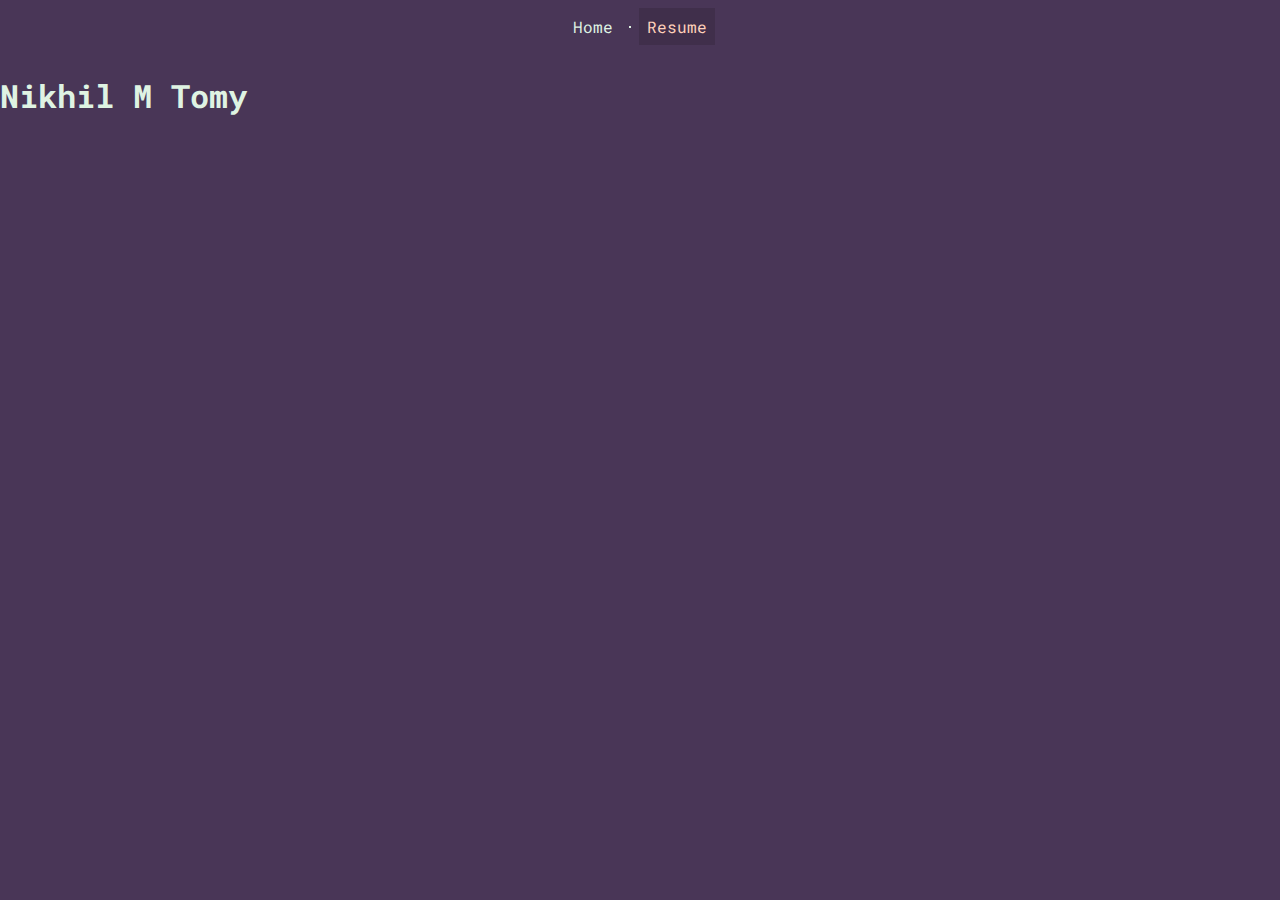
==== resume.html @ 25419244 "added resume page" ====
<!DOCTYPE html>
<html lang="en">
	<head>
		<meta charset="utf-8">
		<link rel="stylesheet" href="css/base.css">
		<link rel="stylesheet" href="css/resume.css">
		<link href="https://fonts.googleapis.com/css2?family=Roboto+Mono:wght@100;400;700&display=swap" rel="stylesheet">
		<title>Nikhil M Tomy</title>
	</head>
	<body>
		<div class="nav">
			<div class="link">
				<a href="/">Home</a>
			</div>
			<div class="separator">
			</div>
			<div class="link active">
				<a href="/resume.html">Resume</a>
			</div>
		</div>
		<div class="section">
			<h1>Nikhil M Tomy</h1>
		</div>
	</body>
</html>
---- css/base.css ----
body {
	display: flex;
	flex-direction: column;

	margin: 0px;
	background-color: #493657;
	color: #DFF3E3;
	font-family: 'Roboto Mono', monospace;
}

div.nav {
	display: flex;
	flex-direction: row;
	justify-content: center;
	align-items: center;
}

div.nav > div.link {
	margin: 8px;
	padding: 8px;
}

div.nav > div.link:hover > a {
	color: #CE7DA5;
}

div.nav > div.link.active {
	background-color: #402F4B;
}
div.nav > div.link.active > a{
	color: #FFD1BA;
}

div.nav > div.link > a {
	color: #DFF3E3;
	text-decoration: none;
}

div.nav > div.separator {
	border: 1px solid #DFF3E3;
}


div.social {
	display: flex;
	flex-direction: row;
	justify-content: center;
	position: fixed;
	bottom: 4px;
	left: 0;
	right: 0;
}

div.social > div.link {
	display: flex;
	justify-content: center;
	align-items: center;
	padding: 4px;
}

div.social > div.link:hover > a{
	color: #CE7DA5;
}

div.social > div.link > a {
	height: 24px;
	width: 24px;
	font-size: 24px;
	text-decoration: none;
	color: #DFF3E3;
}
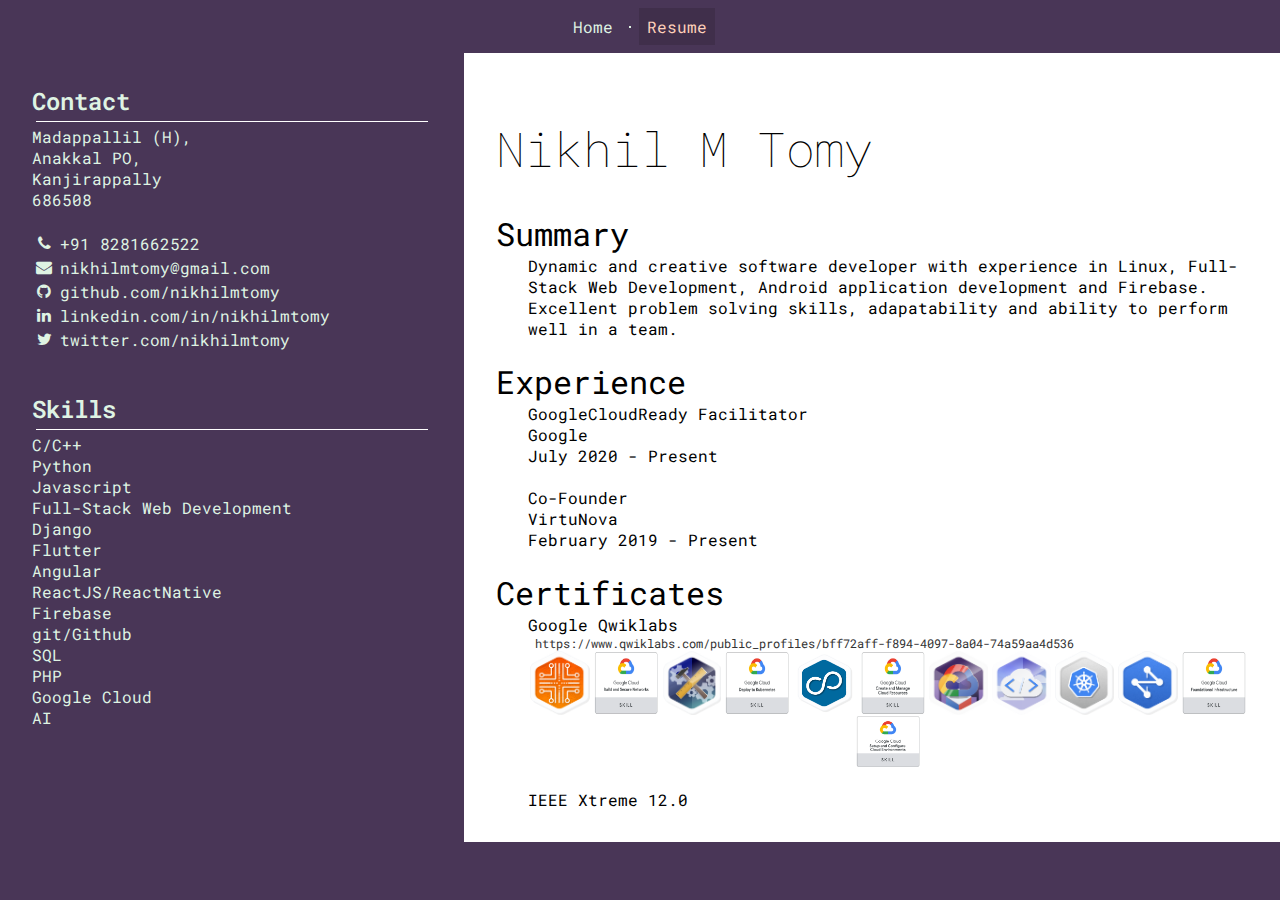
==== commit b3301116: "updated resume page" ====
--- a/resume.html
+++ b/resume.html
@@ -2,6 +2,7 @@
 <html lang="en">
 	<head>
 		<meta charset="utf-8">
+		<link rel="stylesheet" href="/css/font-awesome.min.css">
 		<link rel="stylesheet" href="css/base.css">
 		<link rel="stylesheet" href="css/resume.css">
 		<link href="https://fonts.googleapis.com/css2?family=Roboto+Mono:wght@100;400;700&display=swap" rel="stylesheet">
@@ -19,7 +20,125 @@
 			</div>
 		</div>
 		<div class="section">
-			<h1>Nikhil M Tomy</h1>
+			<div class="left-panel">
+				<div class="title">Contact</div>
+				<div class="horizontal-line"></div>
+				<div class="content">
+					<div>Madappallil (H),</div>
+					<div>Anakkal PO,</div>
+					<div>Kanjirappally</div>
+					<div>686508</div>
+					<br/>
+					<div class="row">
+						<div class="label">
+							<i class="fa fa-phone" aria-hidden="true"></i>
+						</div>
+						<div class="value">
+							<div>+91 8281662522</div>
+						</div>
+					</div>
+					<div class="row">
+						<div class="label">
+							<i class="fa fa-envelope" aria-hidden="true"></i>
+						</div>
+						<div class="value">
+							<a href="mailto:nikhilmtomy@gmail.com">nikhilmtomy@gmail.com</a>
+						</div>
+					</div>
+					<div class="row">
+						<div class="label">
+							<i class="fa fa-github" aria-hidden="true"></i>
+						</div>
+						<div class="value">
+							<a href="https://github.com/nikhilmtomy">github.com/nikhilmtomy</a>
+						</div>
+					</div>
+					<div class="row">
+						<div class="label">
+							<i class="fa fa-linkedin" aria-hidden="true"></i>
+						</div>
+						<div class="value">
+							<a href="https://linkedin.com/in/nikhilmtomy">linkedin.com/in/nikhilmtomy</a>
+						</div>
+					</div>
+					<div class="row">
+						<div class="label">
+							<i class="fa fa-twitter" aria-hidden="true"></i>
+						</div>
+						<div class="value">
+							<a href="https://twitter.com/nikhilmtomy">twitter.com/nikhilmtomy</a>
+						</div>
+					</div>
+				</div>
+				<br/><br/>
+				<div class="title">Skills</div>
+				<div class="horizontal-line"></div>
+				<div class="content">
+					<div>C/C++</div>
+					<div>Python</div>
+					<div>Javascript</div>
+					<div>Full-Stack Web Development</div>
+					<div>Django</div>
+					<div>Flutter</div>
+					<div>Angular</div>
+					<div>ReactJS/ReactNative</div>
+					<div>Firebase</div>
+					<div>git/Github</div>
+					<div>SQL</div>
+					<div>PHP</div>
+					<div>Google Cloud</div>
+					<div>AI</div>
+					<br/>
+				</div>
+			</div>
+			<div class="right-panel">
+				<h1>Nikhil M Tomy</h1>
+				<div class="title">
+					Summary
+				</div>
+				<div class="content">
+					Dynamic and creative software developer with experience in Linux, Full-Stack Web Development, Android application development and Firebase. Excellent problem solving skills, adapatability and ability to perform well in a team.
+				</div>
+				<br/>
+				<div class="title">
+					Experience
+				</div>
+				<div class="content">
+					<div>GoogleCloudReady Facilitator</div>
+					<div>Google</div>
+					<div>July 2020 - Present</div>
+					<br/>
+					<div>Co-Founder</div>
+					<div>VirtuNova</div>
+					<div>February 2019 - Present</div>
+				</div>
+				<br/>
+				<div class="title">
+					Certificates
+				</div>
+				<div class="content">
+					<div>Google Qwiklabs</div>
+					<div class="text-small">
+						<a href="https://www.qwiklabs.com/public_profiles/bff72aff-f894-4097-8a04-74a59aa4d536">&nbsp;https://www.qwiklabs.com/public_profiles/bff72aff-f894-4097-8a04-74a59aa4d536</a>
+					</div>
+					<div class="qwiklab-certificates">
+						<img src="img/certificates/Baseline: Infrastructure.png" alt="Baseline: Infrastructure.png"/>
+						<img src="img/certificates/Build and Secure Networks in Google Cloud.png" alt="Build and Secure Networks in Google Cloud.png"/>
+						<img src="img/certificates/Cloud Engineering.png" alt="Cloud Engineering.png"/>
+						<img src="img/certificates/Deploy to Kubernetes in Google Cloud.png" alt="Deploy to Kubernetes in Google Cloud.png"/>
+						<img src="img/certificates/DevOps Essentials.png" alt="DevOps Essentials.png"/>
+						<img src="img/certificates/Getting Started: Create and Manage Cloud Resources.png" alt="Getting Started: Create and Manage Cloud Resources.png"/>
+						<img src="img/certificates/Google Cloud Essentials.jpeg" alt="Google Cloud Essentials.jpeg"/>
+						<img src="img/certificates/Google Developer Essentials.png" alt="Google Developer Essentials.png"/>
+						<img src="img/certificates/Kubernetes in Google Cloud.png" alt="Kubernetes in Google Cloud.png"/>
+						<img src="img/certificates/Networking in the Google Cloud.png" alt="Networking in the Google Cloud.png"/>
+						<img src="img/certificates/Perform Foundational Infrastructure Tasks in Google Cloud.png" alt="Perform Foundational Infrastructure Tasks in Google Cloud.png"/>
+						<img src="img/certificates/Set up and Configure a Cloud Environment in Google Cloud.png" alt="Set up and Configure a Cloud Environment in Google Cloud.png"/>
+					</div>
+					<br/>
+					<div>IEEE Xtreme 12.0</div>
+				</div>
+			</div>
 		</div>
 	</body>
 </html>--- a/css/base.css
+++ b/css/base.css
@@ -1,3 +1,8 @@
+.row {
+	display: flex;
+	flex-direction: row;
+	align-items: center;
+}
 body {
 	display: flex;
 	flex-direction: column;
--- a/css/resume.css
+++ b/css/resume.css
@@ -0,0 +1,71 @@
+div.section {
+	display: flex;
+	flex-direction: row;
+	flex-wrap: wrap-reverse;
+}
+h1 {
+	font-size: 48px;
+	font-weight: 100;
+}
+div.left-panel {
+	display: flex;
+	flex-direction: column;
+	flex: 0 0 400px;
+	flex-wrap: wrap;
+	padding: 32px;
+}
+div.left-panel div.label {
+	display: flex;
+	justify-content: center;
+	align-items: center;
+	width: 24px;
+	height: 24px;
+	margin-right: 4px;
+}
+div.left-panel > div.title {
+	font-size: 24px;
+	font-weight: 600;
+}
+div.left-panel a {
+	text-decoration: none;
+	color: #DFF3E3;
+}
+div.right-panel {
+	flex: 1;
+	min-width: 600px;
+	max-width: 1000px;
+	color: black;
+	background-color: #fff;
+	padding: 32px;
+}
+div.right-panel > div.title {
+	font-size: 32px;
+}
+div.right-panel > div.content {
+	margin-left: 32px;
+}
+div.right-panel .text-small {
+	font-size: 12px;
+	color: #333;
+}
+div.right-panel a {
+	text-decoration: none;
+	color: inherit;
+	overflow-wrap: anywhere;
+}
+div.horizontal-line {
+	height: 1px;
+	background-color: #fff;
+	margin: 4px 4px;
+}
+.qwiklab-certificates {
+	display: flex;
+	flex-direction: row;
+	flex-wrap: wrap;
+	justify-content: space-around;
+}
+
+.qwiklab-certificates > img {
+	max-width: 64px;
+	max-height: 64px;
+}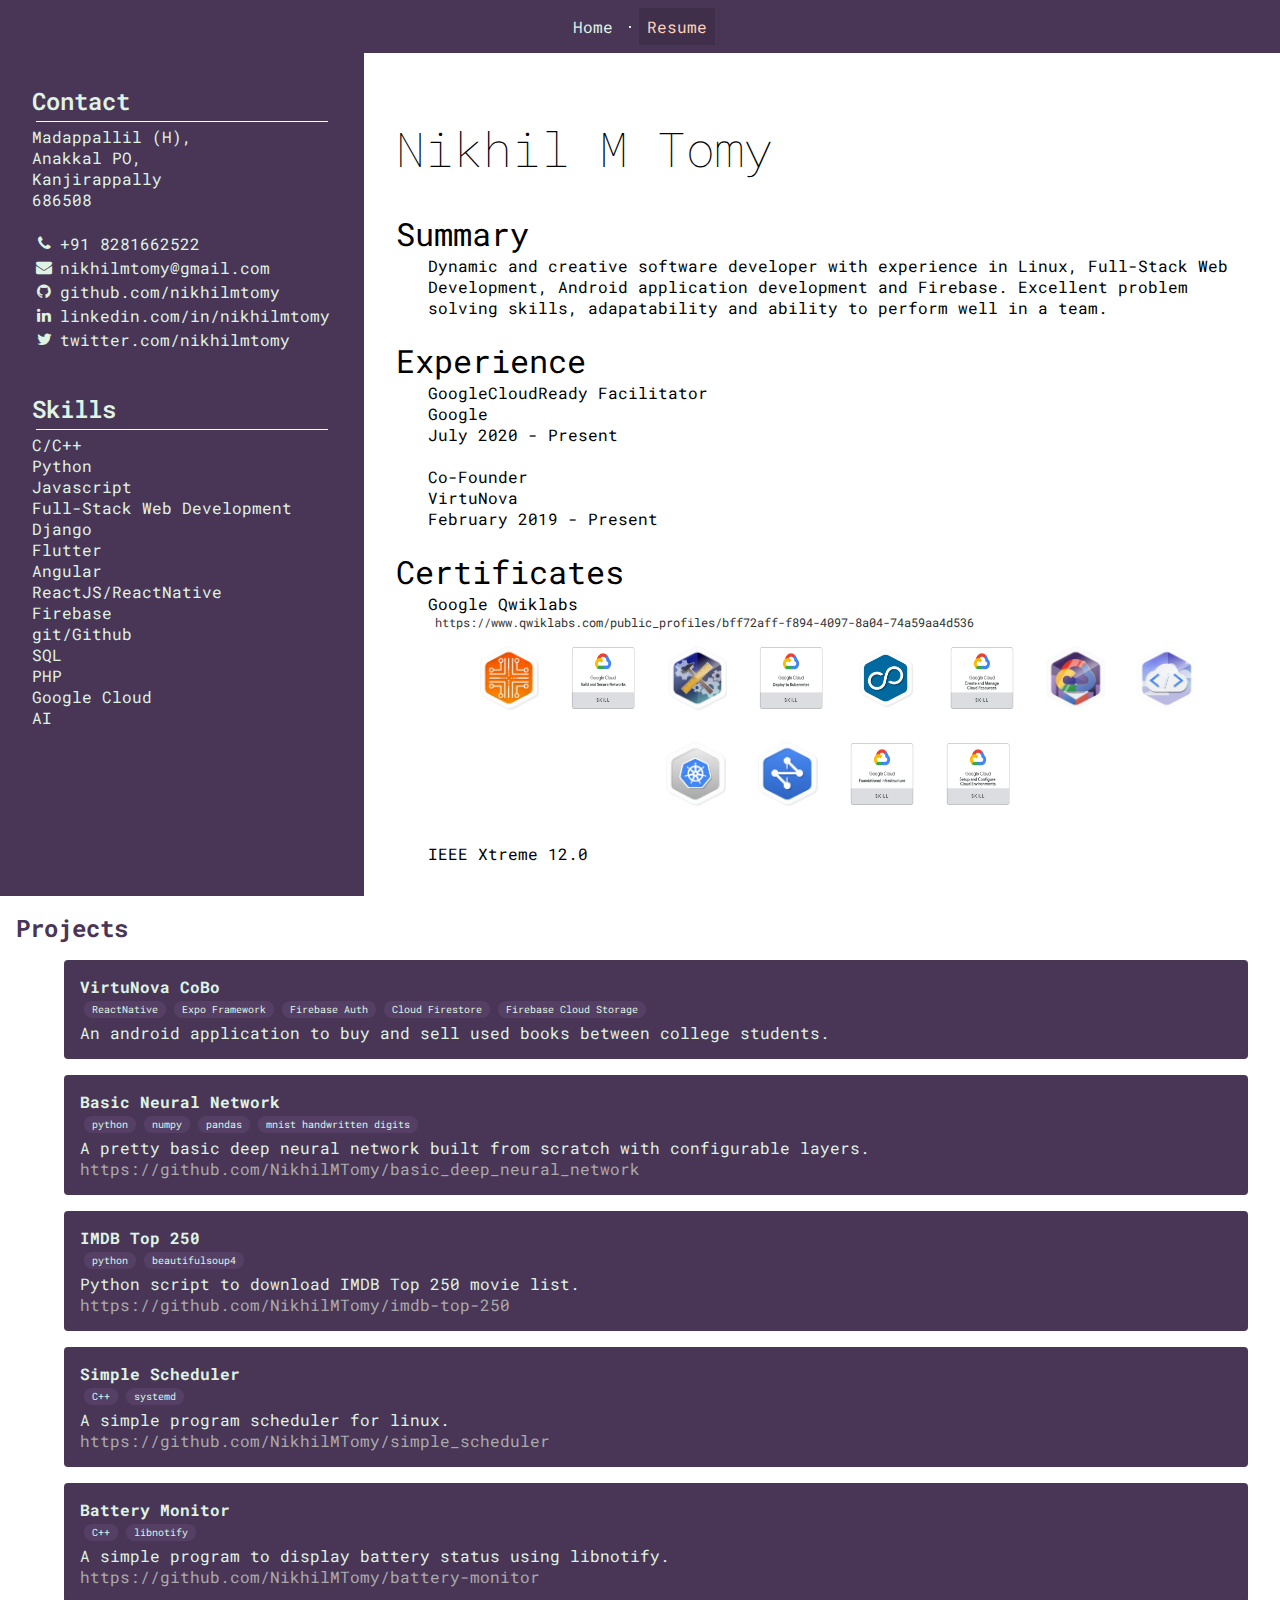
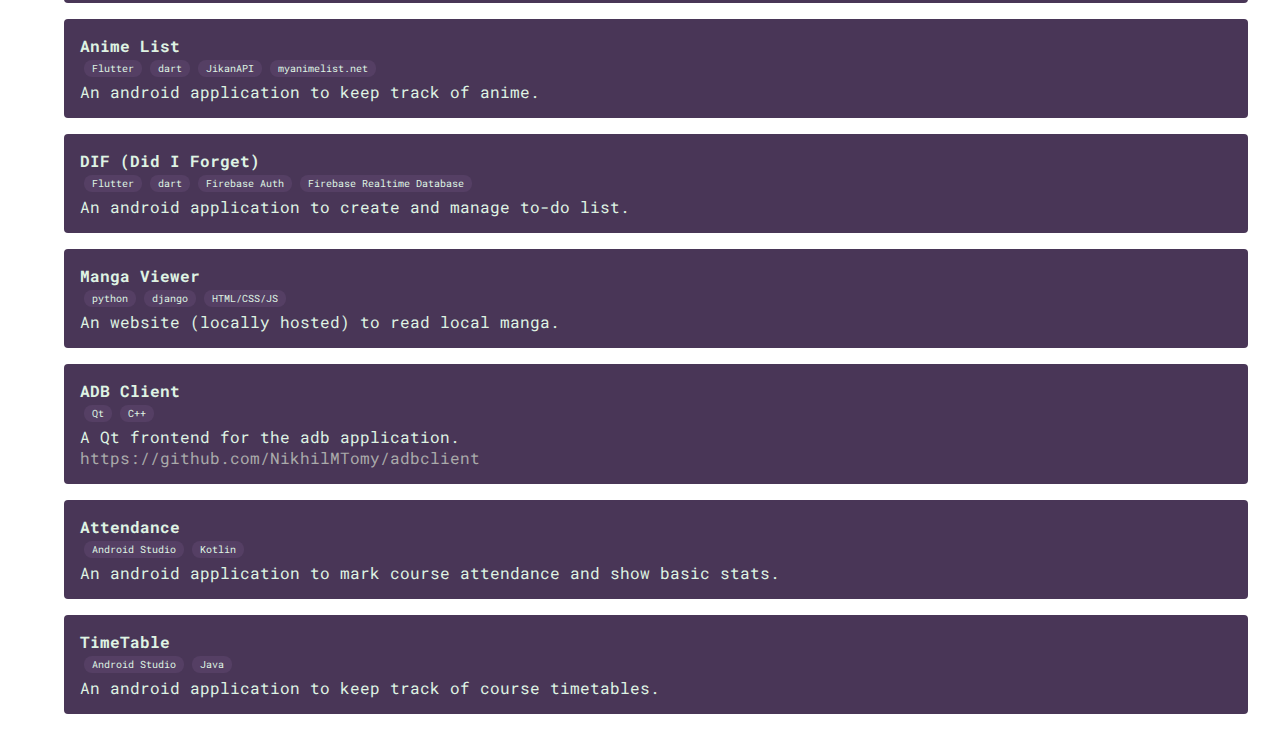
==== commit 498784a1: "added projects" ====
--- a/resume.html
+++ b/resume.html
@@ -90,6 +90,7 @@
 					<div>AI</div>
 					<br/>
 				</div>
+				<br/><br/>
 			</div>
 			<div class="right-panel">
 				<h1>Nikhil M Tomy</h1>
@@ -109,7 +110,7 @@
 					<div>July 2020 - Present</div>
 					<br/>
 					<div>Co-Founder</div>
-					<div>VirtuNova</div>
+					<div><a target="_blank" href="http://virtunovasolutions.000webhostapp.com/">VirtuNova</a></div>
 					<div>February 2019 - Present</div>
 				</div>
 				<br/>
@@ -140,5 +141,221 @@
 				</div>
 			</div>
 		</div>
+		<div id="projects" class="section">
+			<div class="title">Projects</div>
+			<div class="content">
+				<div class="project">
+					<div class="name">
+						VirtuNova CoBo
+					</div>
+					<div class="tags">
+						<div class="tag">
+							ReactNative
+						</div>
+						<div class="tag">
+							Expo Framework
+						</div>
+						<div class="tag">
+							Firebase Auth
+						</div>
+						<div class="tag">
+							Cloud Firestore
+						</div>
+						<div class="tag">
+							Firebase Cloud Storage
+						</div>
+					</div>
+					<div class="description">
+						An android application to buy and sell used books between college students.
+					</div>
+				</div>
+				<div class="project">
+					<div class="name">
+						Basic Neural Network
+					</div>
+					<div class="tags">
+						<div class="tag">
+							python
+						</div>
+						<div class="tag">
+							numpy
+						</div>
+						<div class="tag">
+							pandas
+						</div>
+						<div class="tag">
+							mnist handwritten digits
+						</div>
+					</div>
+					<div class="description">
+						A pretty basic deep neural network built from scratch with configurable layers.
+					</div>
+					<a class="link" target="_blank" href="https://github.com/NikhilMTomy/basic_deep_neural_network">https://github.com/NikhilMTomy/basic_deep_neural_network</a>
+				</div>
+				<div class="project">
+					<div class="name">
+						IMDB Top 250
+					</div>
+					<div class="tags">
+						<div class="tag">
+							python
+						</div>
+						<div class="tag">
+							beautifulsoup4
+						</div>
+					</div>
+					<div class="description">
+						Python script to download IMDB Top 250 movie list.
+					</div>
+					<a class="link" target="_blank" href="https://github.com/NikhilMTomy/imdb-top-250">https://github.com/NikhilMTomy/imdb-top-250</a>
+				</div>
+				<div class="project">
+					<div class="name">
+						Simple Scheduler
+					</div>
+					<div class="tags">
+						<div class="tag">
+							C++
+						</div>
+						<div class="tag">
+							systemd
+						</div>
+					</div>
+					<div class="description">
+						A simple program scheduler for linux.
+					</div>
+					<a class="link" target="_blank" href="https://github.com/NikhilMTomy/simple_scheduler">https://github.com/NikhilMTomy/simple_scheduler</a>
+				</div>
+				<div class="project">
+					<div class="name">
+						Battery Monitor
+					</div>
+					<div class="tags">
+						<div class="tag">
+							C++
+						</div>
+						<div class="tag">
+							libnotify
+						</div>
+					</div>
+					<div class="description">
+						A simple program to display battery status using libnotify.
+					</div>
+					<a class="link" target="_blank" href="https://github.com/NikhilMTomy/battery-monitor">https://github.com/NikhilMTomy/battery-monitor</a>
+				</div>
+				<div class="project">
+					<div class="name">
+						Anime List
+					</div>
+					<div class="tags">
+						<div class="tag">
+							Flutter
+						</div>
+						<div class="tag">
+							dart
+						</div>
+						<div class="tag">
+							JikanAPI
+						</div>
+						<div class="tag">
+							myanimelist.net
+						</div>
+					</div>
+					<div class="description">
+						An android application to keep track of anime.
+					</div>
+				</div>
+				<div class="project">
+					<div class="name">
+						DIF (Did I Forget)
+					</div>
+					<div class="tags">
+						<div class="tag">
+							Flutter
+						</div>
+						<div class="tag">
+							dart
+						</div>
+						<div class="tag">
+							Firebase Auth
+						</div>
+						<div class="tag">
+							Firebase Realtime Database
+						</div>
+					</div>
+					<div class="description">
+						An android application to create and manage to-do list.
+					</div>
+				</div>
+				<div class="project">
+					<div class="name">
+						Manga Viewer
+					</div>
+					<div class="tags">
+						<div class="tag">
+							python
+						</div>
+						<div class="tag">
+							django
+						</div>
+						<div class="tag">
+							HTML/CSS/JS
+						</div>
+					</div>
+					<div class="description">
+						An website (locally hosted) to read local manga.
+					</div>
+				</div>
+				<div class="project">
+					<div class="name">
+						ADB Client
+					</div>
+					<div class="tags">
+						<div class="tag">
+							Qt
+						</div>
+						<div class="tag">
+							C++
+						</div>
+					</div>
+					<div class="description">
+						A Qt frontend for the adb application.
+					</div>
+					<a class="link" target="_blank" href="https://github.com/NikhilMTomy/adbclient">https://github.com/NikhilMTomy/adbclient</a>
+				</div>
+				<div class="project">
+					<div class="name">
+						Attendance
+					</div>
+					<div class="tags">
+						<div class="tag">
+							Android Studio
+						</div>
+						<div class="tag">
+							Kotlin
+						</div>
+					</div>
+					<div class="description">
+						An android application to mark course attendance and show basic stats.
+					</div>
+				</div>
+				<div class="project">
+					<div class="name">
+						TimeTable
+					</div>
+					<div class="tags">
+						<div class="tag">
+							Android Studio
+						</div>
+						<div class="tag">
+							Java
+						</div>
+					</div>
+					<div class="description">
+						An android application to keep track of course timetables.
+					</div>
+				</div>
+			</div>
+		</div>
 	</body>
 </html>--- a/css/base.css
+++ b/css/base.css
@@ -6,9 +6,9 @@
 body {
 	display: flex;
 	flex-direction: column;
+	background-color: #493657;
 
 	margin: 0px;
-	background-color: #493657;
 	color: #DFF3E3;
 	font-family: 'Roboto Mono', monospace;
 }
@@ -17,6 +17,7 @@
 	display: flex;
 	flex-direction: row;
 	justify-content: center;
+	background-color: #493657;
 	align-items: center;
 }
 
--- a/css/resume.css
+++ b/css/resume.css
@@ -1,7 +1,11 @@
+body {
+	background-color: #fff;
+}
 div.section {
 	display: flex;
 	flex-direction: row;
 	flex-wrap: wrap-reverse;
+	page-break-after: always;
 }
 h1 {
 	font-size: 48px;
@@ -9,8 +13,9 @@
 }
 div.left-panel {
 	display: flex;
+	background-color: #493657;
 	flex-direction: column;
-	flex: 0 0 400px;
+	flex: 0 0 300px;
 	flex-wrap: wrap;
 	padding: 32px;
 }
@@ -62,10 +67,79 @@
 	display: flex;
 	flex-direction: row;
 	flex-wrap: wrap;
-	justify-content: space-around;
+	justify-content: center;
+	align-content: center;
 }
 
 .qwiklab-certificates > img {
+	margin: 16px;
 	max-width: 64px;
 	max-height: 64px;
+}
+
+div#projects {
+	display: flex;
+	flex-direction: column;
+	padding: 16px;
+	background-color: #fff;
+}
+
+div#projects div.title {
+	color: #493657;
+	font-size: 24px;
+	font-weight: 900;
+}
+
+div#projects div.content {
+	margin-left: 32px;
+}
+div.project {
+	display: flex;
+	flex-direction: column;
+	padding: 16px;
+	margin: 16px;
+	border-radius: 4px;
+	background-color: #493657;
+	page-break-inside: avoid;
+}
+div.project div.name {
+	font-weight: 900;
+}
+div.project a.link {
+	text-decoration: none;
+	color: #aaa;
+}
+div.project > div.tags {
+	display: flex;
+	flex-direction: row;
+}
+div.project > div.tags > div.tag {
+	background-color: #553F64;
+	font-size: 10px;
+	padding: 2px 8px;
+	border-radius: 8px;
+	margin: 4px;
+}
+
+@page {
+	size: 21cm 29.7cm;
+	margin: 0 0 0 0;
+}
+
+@media print {
+	div.nav {
+		display: none;
+	}
+	div.left-panel {
+		font-size: 14px !important;
+		min-width: 0px !important;
+		max-width: 6cm !important;
+		height: 28cm !important;
+	}
+	div.right-panel {
+		flex: 1 !important;
+		min-width: 0px !important;
+		max-width: 12cm !important;
+		height: 28cm !important;
+	}
 }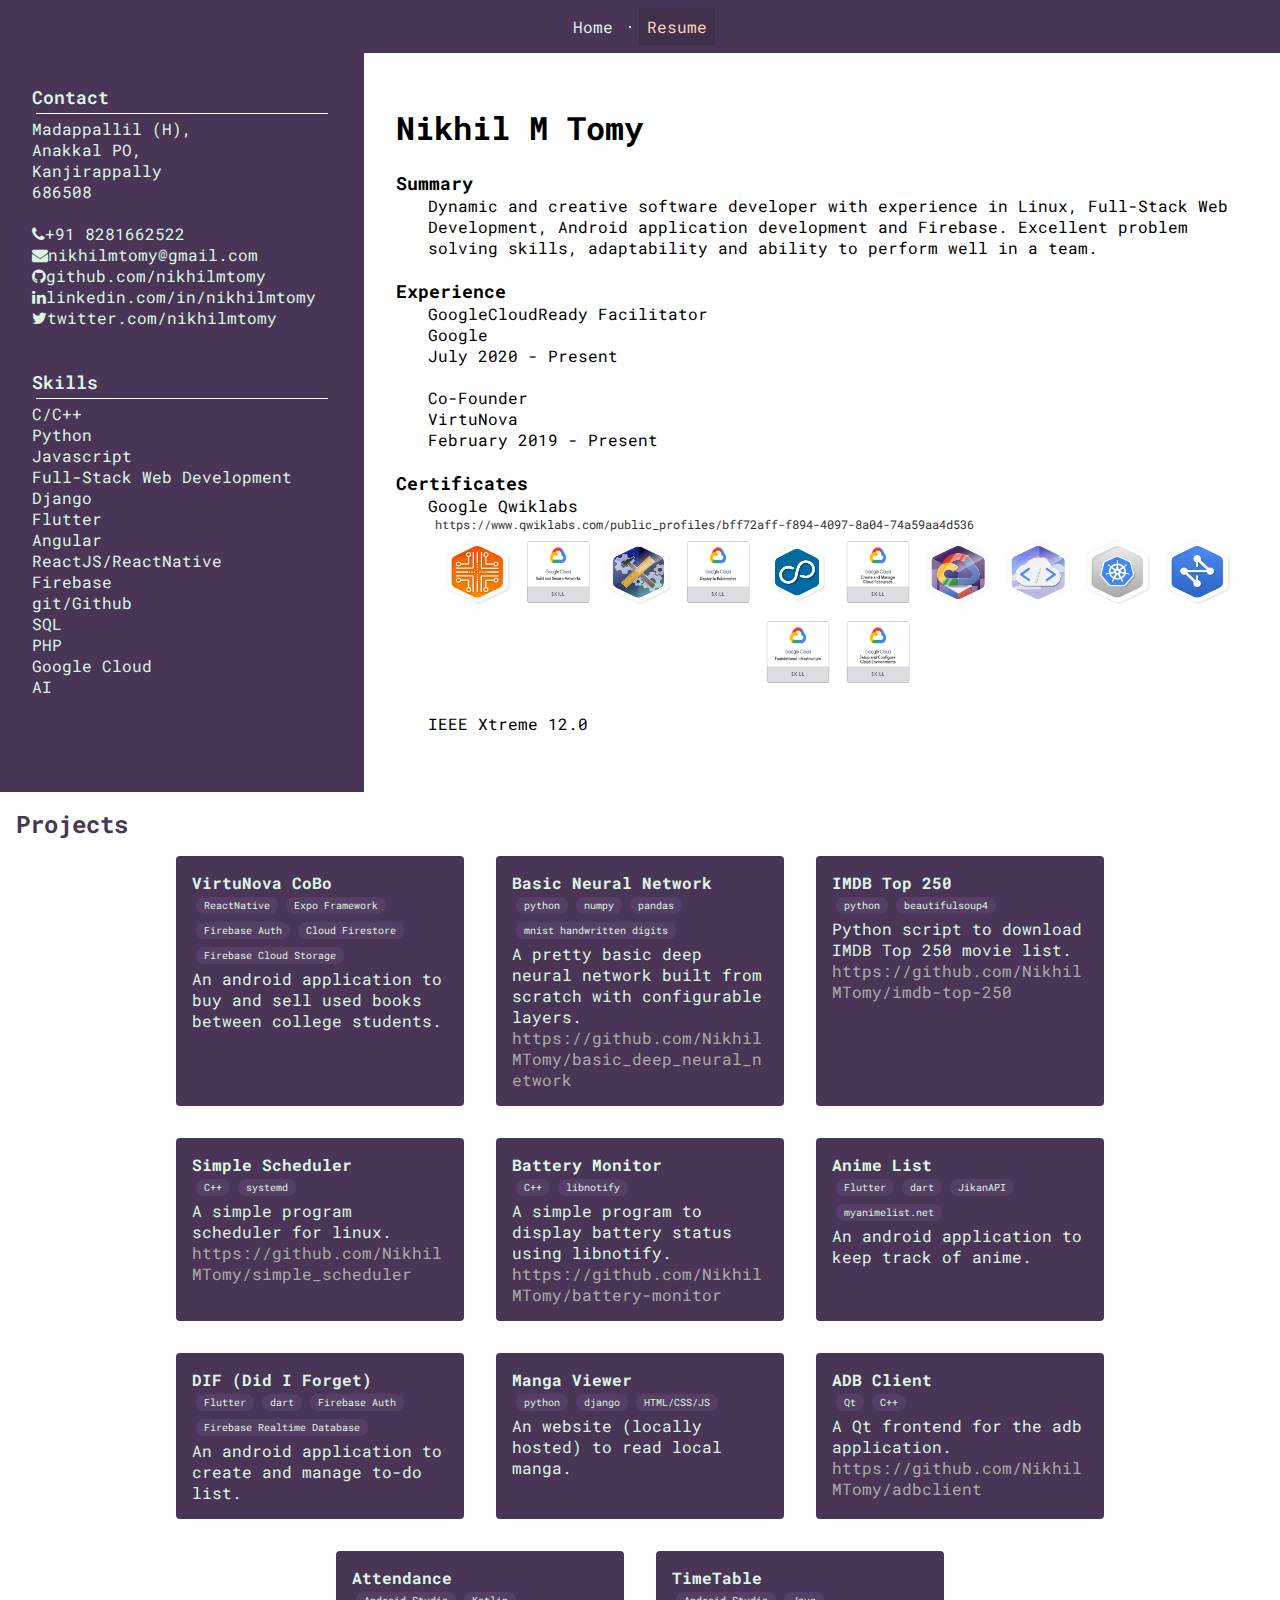
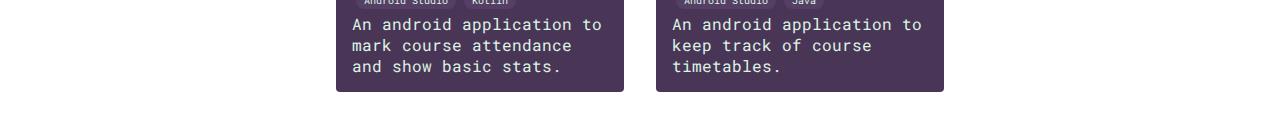
==== commit 55a59acd: "optimized the layouts for multiple devices" ====
--- a/resume.html
+++ b/resume.html
@@ -2,6 +2,7 @@
 <html lang="en">
 	<head>
 		<meta charset="utf-8">
+		<meta name="viewport" content="width=device-width, initial-scale=1">
 		<link rel="stylesheet" href="/css/font-awesome.min.css">
 		<link rel="stylesheet" href="css/base.css">
 		<link rel="stylesheet" href="css/resume.css">
@@ -98,7 +99,7 @@
 					Summary
 				</div>
 				<div class="content">
-					Dynamic and creative software developer with experience in Linux, Full-Stack Web Development, Android application development and Firebase. Excellent problem solving skills, adapatability and ability to perform well in a team.
+					Dynamic and creative software developer with experience in Linux, Full-Stack Web Development, Android application development and Firebase. Excellent problem solving skills, adaptability and ability to perform well in a team.
 				</div>
 				<br/>
 				<div class="title">
@@ -141,7 +142,7 @@
 				</div>
 			</div>
 		</div>
-		<div id="projects" class="section">
+		<div id="projects">
 			<div class="title">Projects</div>
 			<div class="content">
 				<div class="project">
--- a/css/base.css
+++ b/css/base.css
@@ -11,6 +11,10 @@
 	margin: 0px;
 	color: #DFF3E3;
 	font-family: 'Roboto Mono', monospace;
+	text-size-adjust: none;
+	-webkit-text-size-adjust: none;
+	-moz-text-size-adjust: none;
+	-ms-text-size-adjust: none;
 }
 
 div.nav {
--- a/css/resume.css
+++ b/css/resume.css
@@ -4,12 +4,11 @@
 div.section {
 	display: flex;
 	flex-direction: row;
-	flex-wrap: wrap-reverse;
 	page-break-after: always;
 }
 h1 {
-	font-size: 48px;
-	font-weight: 100;
+	font-size: 32px;
+	font-weight: 900;
 }
 div.left-panel {
 	display: flex;
@@ -19,32 +18,24 @@
 	flex-wrap: wrap;
 	padding: 32px;
 }
-div.left-panel div.label {
-	display: flex;
-	justify-content: center;
-	align-items: center;
-	width: 24px;
-	height: 24px;
-	margin-right: 4px;
-}
 div.left-panel > div.title {
-	font-size: 24px;
+	font-size: 18px;
 	font-weight: 600;
 }
 div.left-panel a {
 	text-decoration: none;
 	color: #DFF3E3;
+	overflow-wrap: break-word;
 }
 div.right-panel {
 	flex: 1;
-	min-width: 600px;
-	max-width: 1000px;
 	color: black;
 	background-color: #fff;
 	padding: 32px;
 }
 div.right-panel > div.title {
-	font-size: 32px;
+	font-size: 18px;
+	font-weight: bold;
 }
 div.right-panel > div.content {
 	margin-left: 32px;
@@ -56,7 +47,7 @@
 div.right-panel a {
 	text-decoration: none;
 	color: inherit;
-	overflow-wrap: anywhere;
+	overflow-wrap: break-word;
 }
 div.horizontal-line {
 	height: 1px;
@@ -72,9 +63,9 @@
 }
 
 .qwiklab-certificates > img {
-	margin: 16px;
-	max-width: 64px;
-	max-height: 64px;
+	margin: 8px;
+	width: 64px;
+	height: 64px;
 }
 
 div#projects {
@@ -89,13 +80,17 @@
 	font-size: 24px;
 	font-weight: 900;
 }
-
 div#projects div.content {
-	margin-left: 32px;
+	display: flex;
+	flex-direction: row;
+	flex-wrap: wrap;
+	justify-content: center;
 }
 div.project {
 	display: flex;
 	flex-direction: column;
+	justify-content: flex-start;
+	width: 256px;
 	padding: 16px;
 	margin: 16px;
 	border-radius: 4px;
@@ -105,13 +100,18 @@
 div.project div.name {
 	font-weight: 900;
 }
+div.project div.description {
+	align-self: flex-end;
+}
 div.project a.link {
 	text-decoration: none;
 	color: #aaa;
+	overflow-wrap: break-word;
 }
 div.project > div.tags {
 	display: flex;
 	flex-direction: row;
+	flex-wrap: wrap;
 }
 div.project > div.tags > div.tag {
 	background-color: #553F64;
@@ -142,4 +142,17 @@
 		max-width: 12cm !important;
 		height: 28cm !important;
 	}
+}
+
+@media screen and (orientation: portrait) {
+	div.section {
+		display: flex;
+		flex-direction: column-reverse;
+	}
+	div.left-panel {
+		max-width: none !important;
+	}
+	div.right-panel {
+		max-width: none !important;
+	}
 }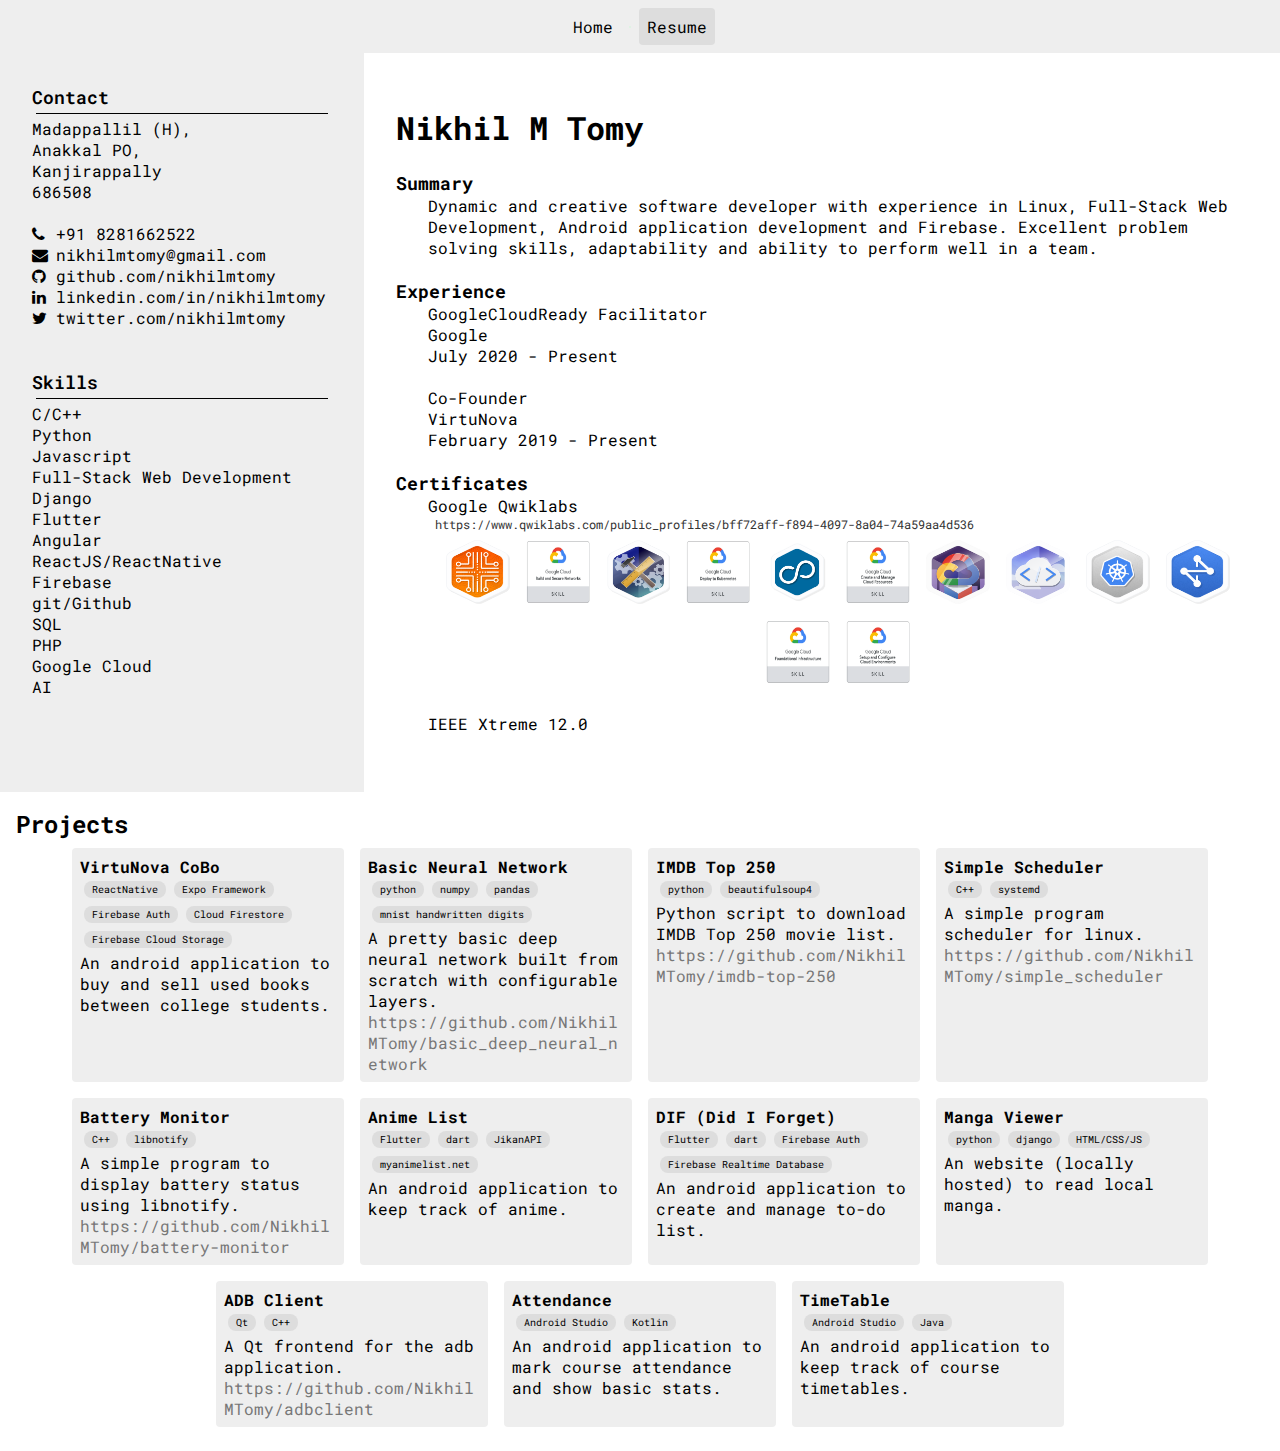
==== commit 796573b1: "updated the colors" ====
--- a/resume.html
+++ b/resume.html
@@ -11,14 +11,9 @@
 	</head>
 	<body>
 		<div class="nav">
-			<div class="link">
-				<a href="/">Home</a>
-			</div>
-			<div class="separator">
-			</div>
-			<div class="link active">
-				<a href="/resume.html">Resume</a>
-			</div>
+			<a class="link" href="/">Home</a>
+			<div class="separator"></div>
+			<a class="link active" href="/resume.html">Resume</a>
 		</div>
 		<div class="section">
 			<div class="left-panel">
--- a/css/base.css
+++ b/css/base.css
@@ -6,10 +6,9 @@
 body {
 	display: flex;
 	flex-direction: column;
-	background-color: #493657;
 
 	margin: 0px;
-	color: #DFF3E3;
+	color: #000;
 	font-family: 'Roboto Mono', monospace;
 	text-size-adjust: none;
 	-webkit-text-size-adjust: none;
@@ -21,29 +20,28 @@
 	display: flex;
 	flex-direction: row;
 	justify-content: center;
-	background-color: #493657;
+	background-color: #eee;
 	align-items: center;
 }
 
-div.nav > div.link {
+div.nav > a.link {
 	margin: 8px;
 	padding: 8px;
+	border-radius: 4px;
 }
 
-div.nav > div.link:hover > a {
-	color: #CE7DA5;
+div.nav > a.link {
+	text-decoration: none;
+	color: #000;
 }
-
-div.nav > div.link.active {
-	background-color: #402F4B;
+div.nav > a.link.active {
+	background-color: #ddd;
+	color: #000;
 }
-div.nav > div.link.active > a{
-	color: #FFD1BA;
-}
-
-div.nav > div.link > a {
-	color: #DFF3E3;
-	text-decoration: none;
+div.nav > a.link:hover {
+	cursor: pointer;
+	background-color: #888;
+	color: #fff;
 }
 
 div.nav > div.separator {
@@ -61,21 +59,18 @@
 	right: 0;
 }
 
-div.social > div.link {
+div.social > a.link {
 	display: flex;
 	justify-content: center;
 	align-items: center;
 	padding: 4px;
-}
-
-div.social > div.link:hover > a{
-	color: #CE7DA5;
-}
-
-div.social > div.link > a {
 	height: 24px;
 	width: 24px;
 	font-size: 24px;
 	text-decoration: none;
-	color: #DFF3E3;
+	color: #000;
 }
+div.social > a.link:hover {
+	color: #888;
+	cursor: pointer;
+}
--- a/css/resume.css
+++ b/css/resume.css
@@ -12,19 +12,23 @@
 }
 div.left-panel {
 	display: flex;
-	background-color: #493657;
+	background-color: #eee;
 	flex-direction: column;
 	flex: 0 0 300px;
 	flex-wrap: wrap;
 	padding: 32px;
+	color: #000;
 }
 div.left-panel > div.title {
 	font-size: 18px;
 	font-weight: 600;
 }
+div.left-panel div.label {
+	width: 24px;
+}
 div.left-panel a {
 	text-decoration: none;
-	color: #DFF3E3;
+	color: #000;
 	overflow-wrap: break-word;
 }
 div.right-panel {
@@ -51,7 +55,7 @@
 }
 div.horizontal-line {
 	height: 1px;
-	background-color: #fff;
+	background-color: #000;
 	margin: 4px 4px;
 }
 .qwiklab-certificates {
@@ -76,7 +80,7 @@
 }
 
 div#projects div.title {
-	color: #493657;
+	color: #000;
 	font-size: 24px;
 	font-weight: 900;
 }
@@ -91,11 +95,12 @@
 	flex-direction: column;
 	justify-content: flex-start;
 	width: 256px;
-	padding: 16px;
-	margin: 16px;
+	padding: 8px;
+	margin: 8px;
 	border-radius: 4px;
-	background-color: #493657;
+	background-color: #eee;
 	page-break-inside: avoid;
+	color: #000;
 }
 div.project div.name {
 	font-weight: 900;
@@ -105,7 +110,7 @@
 }
 div.project a.link {
 	text-decoration: none;
-	color: #aaa;
+	color: #777;
 	overflow-wrap: break-word;
 }
 div.project > div.tags {
@@ -114,7 +119,7 @@
 	flex-wrap: wrap;
 }
 div.project > div.tags > div.tag {
-	background-color: #553F64;
+	background-color: #ddd;
 	font-size: 10px;
 	padding: 2px 8px;
 	border-radius: 8px;
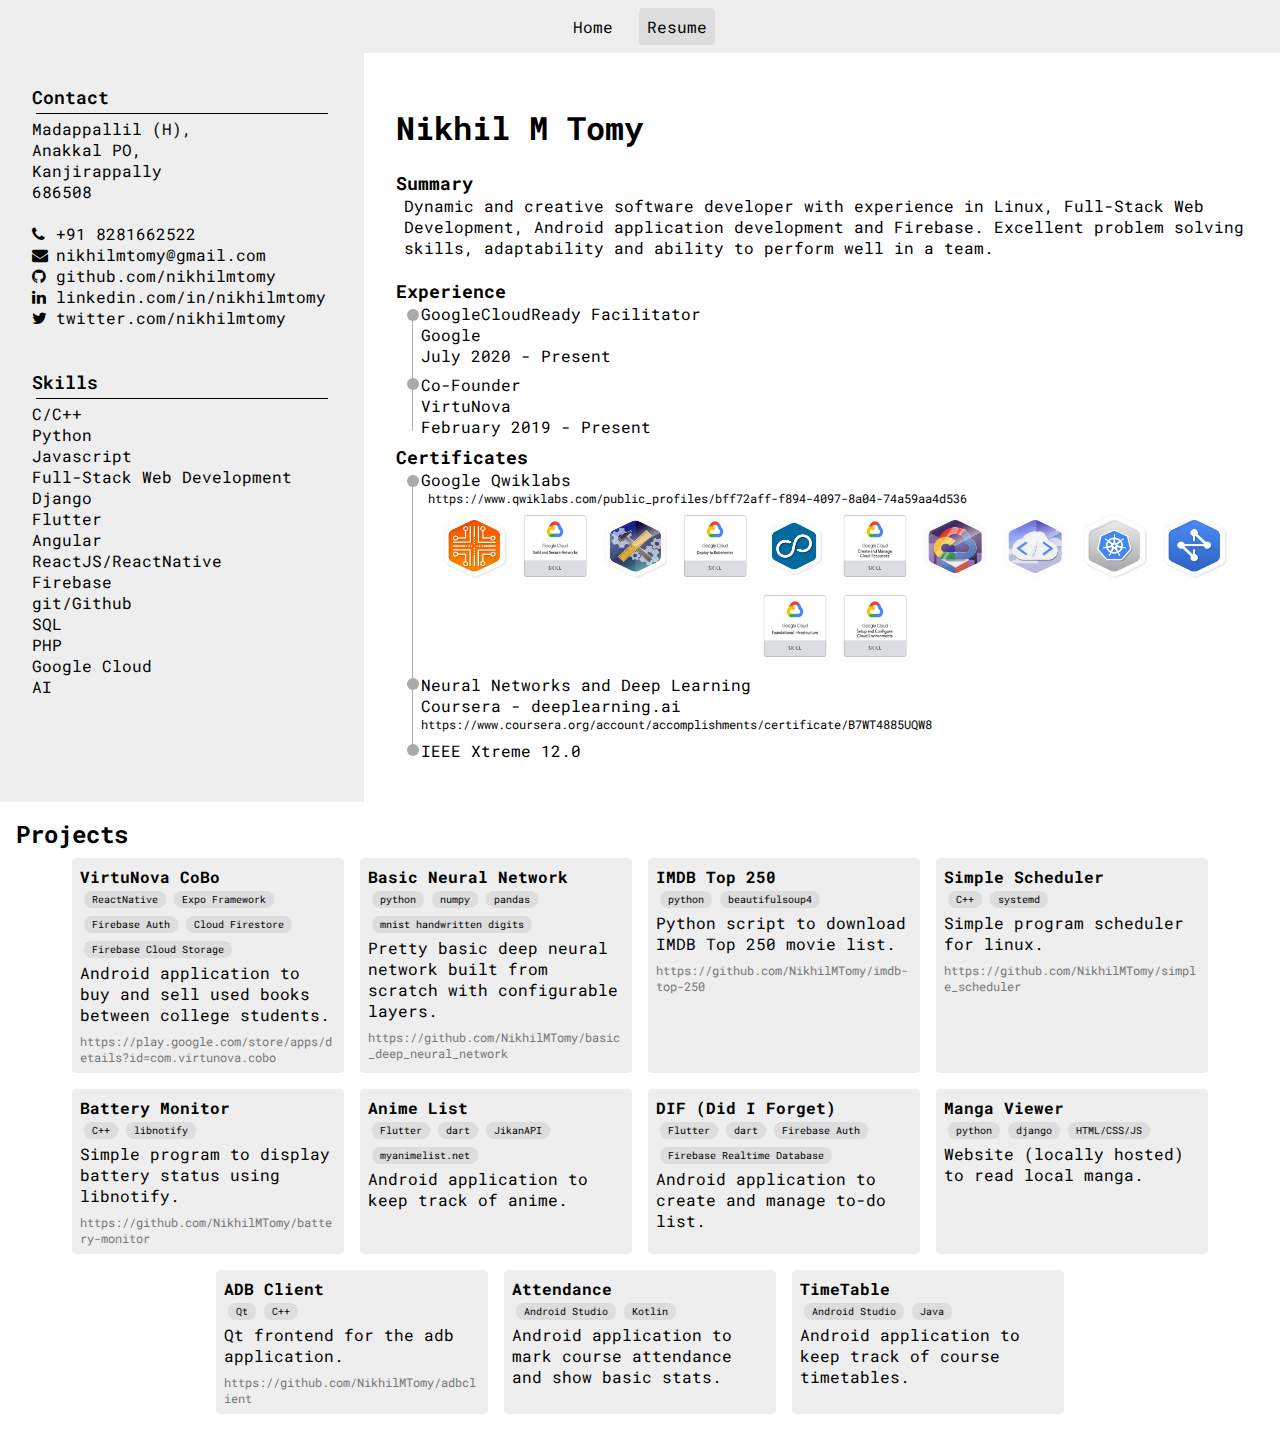
==== commit c18c9df1: "added deeplearning.ai certificate" ====
--- a/resume.html
+++ b/resume.html
@@ -93,47 +93,80 @@
 				<div class="title">
 					Summary
 				</div>
-				<div class="content">
+				<div class="contents">
 					Dynamic and creative software developer with experience in Linux, Full-Stack Web Development, Android application development and Firebase. Excellent problem solving skills, adaptability and ability to perform well in a team.
 				</div>
 				<br/>
 				<div class="title">
 					Experience
 				</div>
-				<div class="content">
-					<div>GoogleCloudReady Facilitator</div>
-					<div>Google</div>
-					<div>July 2020 - Present</div>
-					<br/>
-					<div>Co-Founder</div>
-					<div><a target="_blank" href="http://virtunovasolutions.000webhostapp.com/">VirtuNova</a></div>
-					<div>February 2019 - Present</div>
-				</div>
-				<br/>
+				<div class="contents">
+					<div class="content">
+						<div class="content-marker">
+							<div class="marker"></div>
+						</div>
+						<div class="content-item">
+							<div>GoogleCloudReady Facilitator</div>
+							<div>Google</div>
+							<div>July 2020 - Present</div>
+						</div>
+					</div>
+					<div class="content">
+						<div class="content-marker">
+							<div class="marker"></div>
+						</div>
+						<div class="content-item">
+							<div>Co-Founder</div>
+							<div><a target="_blank" href="http://virtunovasolutions.000webhostapp.com/">VirtuNova</a></div>
+							<div>February 2019 - Present</div>
+						</div>
+					</div>
+				</div>
 				<div class="title">
 					Certificates
 				</div>
-				<div class="content">
-					<div>Google Qwiklabs</div>
-					<div class="text-small">
-						<a href="https://www.qwiklabs.com/public_profiles/bff72aff-f894-4097-8a04-74a59aa4d536">&nbsp;https://www.qwiklabs.com/public_profiles/bff72aff-f894-4097-8a04-74a59aa4d536</a>
-					</div>
-					<div class="qwiklab-certificates">
-						<img src="img/certificates/Baseline: Infrastructure.png" alt="Baseline: Infrastructure.png"/>
-						<img src="img/certificates/Build and Secure Networks in Google Cloud.png" alt="Build and Secure Networks in Google Cloud.png"/>
-						<img src="img/certificates/Cloud Engineering.png" alt="Cloud Engineering.png"/>
-						<img src="img/certificates/Deploy to Kubernetes in Google Cloud.png" alt="Deploy to Kubernetes in Google Cloud.png"/>
-						<img src="img/certificates/DevOps Essentials.png" alt="DevOps Essentials.png"/>
-						<img src="img/certificates/Getting Started: Create and Manage Cloud Resources.png" alt="Getting Started: Create and Manage Cloud Resources.png"/>
-						<img src="img/certificates/Google Cloud Essentials.jpeg" alt="Google Cloud Essentials.jpeg"/>
-						<img src="img/certificates/Google Developer Essentials.png" alt="Google Developer Essentials.png"/>
-						<img src="img/certificates/Kubernetes in Google Cloud.png" alt="Kubernetes in Google Cloud.png"/>
-						<img src="img/certificates/Networking in the Google Cloud.png" alt="Networking in the Google Cloud.png"/>
-						<img src="img/certificates/Perform Foundational Infrastructure Tasks in Google Cloud.png" alt="Perform Foundational Infrastructure Tasks in Google Cloud.png"/>
-						<img src="img/certificates/Set up and Configure a Cloud Environment in Google Cloud.png" alt="Set up and Configure a Cloud Environment in Google Cloud.png"/>
-					</div>
-					<br/>
-					<div>IEEE Xtreme 12.0</div>
+				<div class="contents">
+					<div class="content">
+						<div class="content-marker">
+							<div class="marker"></div>
+						</div>
+						<div class="content-item">
+							<div>Google Qwiklabs</div>
+							<a class="link text-small" href="https://www.qwiklabs.com/public_profiles/bff72aff-f894-4097-8a04-74a59aa4d536">&nbsp;https://www.qwiklabs.com/public_profiles/bff72aff-f894-4097-8a04-74a59aa4d536</a>
+							<div class="qwiklab-certificates">
+								<img src="img/certificates/baseline_infrastructure.png" alt="Baseline: Infrastructure.png"/>
+								<img src="img/certificates/build_and_secure_networks_in_google_cloud.png" alt="Build and Secure Networks in Google Cloud.png"/>
+								<img src="img/certificates/cloud_engineering.png" alt="Cloud Engineering.png"/>
+								<img src="img/certificates/deploy_to_kubernetes_in_google_cloud.png" alt="Deploy to Kubernetes in Google Cloud.png"/>
+								<img src="img/certificates/devops_essentials.png" alt="DevOps Essentials.png"/>
+								<img src="img/certificates/getting_started_create_and_manage_cloud_resources.png" alt="Getting Started: Create and Manage Cloud Resources.png"/>
+								<img src="img/certificates/google_cloud_essentials.jpeg" alt="Google Cloud Essentials.jpeg"/>
+								<img src="img/certificates/google_developer_essentials.png" alt="Google Developer Essentials.png"/>
+								<img src="img/certificates/kubernetes_in_google_cloud.png" alt="Kubernetes in Google Cloud.png"/>
+								<img src="img/certificates/networking_in_the_google_cloud.png" alt="Networking in the Google Cloud.png"/>
+								<img src="img/certificates/perform_foundational_infrastructure_tasks_in_google_cloud.png" alt="Perform Foundational Infrastructure Tasks in Google Cloud.png"/>
+								<img src="img/certificates/set_up_and_configure_a_cloud_environment_in_google_cloud.png" alt="Set up and Configure a Cloud Environment in Google Cloud.png"/>
+							</div>
+						</div>
+					</div>
+					<div class="content">
+						<div class="content-marker">
+							<div class="marker"></div>
+						</div>
+						<div class="content-item">
+							<div>Neural Networks and Deep Learning</div>
+							<div>Coursera - deeplearning.ai</div>
+							<a class="link text-small" href="https://www.coursera.org/account/accomplishments/certificate/B7WT4885UQW8">https://www.coursera.org/account/accomplishments/certificate/B7WT4885UQW8</a>
+						</div>
+					</div>
+					<div class="content">
+						<div class="content-marker">
+							<div class="marker"></div>
+						</div>
+						<div class="content-item">
+							<div>IEEE Xtreme 12.0</div>
+						</div>
+					</div>
 				</div>
 			</div>
 		</div>
@@ -162,8 +195,10 @@
 						</div>
 					</div>
 					<div class="description">
-						An android application to buy and sell used books between college students.
-					</div>
+						Android application to buy and sell used books between college students.
+					</div>
+					<div class="separator"></div>
+					<a class="link text-small" target="_blank" href="https://play.google.com/store/apps/details?id=com.virtunova.cobo">https://play.google.com/store/apps/details?id=com.virtunova.cobo</a>
 				</div>
 				<div class="project">
 					<div class="name">
@@ -184,9 +219,10 @@
 						</div>
 					</div>
 					<div class="description">
-						A pretty basic deep neural network built from scratch with configurable layers.
-					</div>
-					<a class="link" target="_blank" href="https://github.com/NikhilMTomy/basic_deep_neural_network">https://github.com/NikhilMTomy/basic_deep_neural_network</a>
+						Pretty basic deep neural network built from scratch with configurable layers.
+					</div>
+					<div class="separator"></div>
+					<a class="link text-small" target="_blank" href="https://github.com/NikhilMTomy/basic_deep_neural_network">https://github.com/NikhilMTomy/basic_deep_neural_network</a>
 				</div>
 				<div class="project">
 					<div class="name">
@@ -203,7 +239,8 @@
 					<div class="description">
 						Python script to download IMDB Top 250 movie list.
 					</div>
-					<a class="link" target="_blank" href="https://github.com/NikhilMTomy/imdb-top-250">https://github.com/NikhilMTomy/imdb-top-250</a>
+					<div class="separator"></div>
+					<a class="link text-small" target="_blank" href="https://github.com/NikhilMTomy/imdb-top-250">https://github.com/NikhilMTomy/imdb-top-250</a>
 				</div>
 				<div class="project">
 					<div class="name">
@@ -218,9 +255,10 @@
 						</div>
 					</div>
 					<div class="description">
-						A simple program scheduler for linux.
-					</div>
-					<a class="link" target="_blank" href="https://github.com/NikhilMTomy/simple_scheduler">https://github.com/NikhilMTomy/simple_scheduler</a>
+						Simple program scheduler for linux.
+					</div>
+					<div class="separator"></div>
+					<a class="link text-small" target="_blank" href="https://github.com/NikhilMTomy/simple_scheduler">https://github.com/NikhilMTomy/simple_scheduler</a>
 				</div>
 				<div class="project">
 					<div class="name">
@@ -235,9 +273,10 @@
 						</div>
 					</div>
 					<div class="description">
-						A simple program to display battery status using libnotify.
-					</div>
-					<a class="link" target="_blank" href="https://github.com/NikhilMTomy/battery-monitor">https://github.com/NikhilMTomy/battery-monitor</a>
+						Simple program to display battery status using libnotify.
+					</div>
+					<div class="separator"></div>
+					<a class="link text-small" target="_blank" href="https://github.com/NikhilMTomy/battery-monitor">https://github.com/NikhilMTomy/battery-monitor</a>
 				</div>
 				<div class="project">
 					<div class="name">
@@ -258,7 +297,7 @@
 						</div>
 					</div>
 					<div class="description">
-						An android application to keep track of anime.
+						Android application to keep track of anime.
 					</div>
 				</div>
 				<div class="project">
@@ -280,7 +319,7 @@
 						</div>
 					</div>
 					<div class="description">
-						An android application to create and manage to-do list.
+						Android application to create and manage to-do list.
 					</div>
 				</div>
 				<div class="project">
@@ -299,7 +338,7 @@
 						</div>
 					</div>
 					<div class="description">
-						An website (locally hosted) to read local manga.
+						Website (locally hosted) to read local manga.
 					</div>
 				</div>
 				<div class="project">
@@ -315,9 +354,10 @@
 						</div>
 					</div>
 					<div class="description">
-						A Qt frontend for the adb application.
-					</div>
-					<a class="link" target="_blank" href="https://github.com/NikhilMTomy/adbclient">https://github.com/NikhilMTomy/adbclient</a>
+						Qt frontend for the adb application.
+					</div>
+					<div class="separator"></div>
+					<a class="link text-small" target="_blank" href="https://github.com/NikhilMTomy/adbclient">https://github.com/NikhilMTomy/adbclient</a>
 				</div>
 				<div class="project">
 					<div class="name">
@@ -332,7 +372,7 @@
 						</div>
 					</div>
 					<div class="description">
-						An android application to mark course attendance and show basic stats.
+						Android application to mark course attendance and show basic stats.
 					</div>
 				</div>
 				<div class="project">
@@ -348,7 +388,7 @@
 						</div>
 					</div>
 					<div class="description">
-						An android application to keep track of course timetables.
+						Android application to keep track of course timetables.
 					</div>
 				</div>
 			</div>
--- a/css/resume.css
+++ b/css/resume.css
@@ -5,6 +5,10 @@
 	display: flex;
 	flex-direction: row;
 	page-break-after: always;
+}
+a {
+	overflow-wrap: break-word;
+	word-break: break-all;
 }
 h1 {
 	font-size: 32px;
@@ -41,17 +45,49 @@
 	font-size: 18px;
 	font-weight: bold;
 }
-div.right-panel > div.content {
-	margin-left: 32px;
-}
-div.right-panel .text-small {
+div.right-panel > div.contents {
+	margin-left: 8px;
+}
+div.right-panel > div.contents > div.content {
+	display: flex;
+	flex-direction: row;
+}
+div.right-panel > div.contents > div.content > div.content-marker {
+	display: flex;
+	flex-direction: column;
+	align-items: center;
+	justify-content: flex-start;
+	width: 1px;
+	background-color: #aaa;
+	margin-left: 8px;
+	margin-right: 8px;
+	padding-top: 4px;
+}
+div.right-panel > div.contents > div.content > div.content-marker > div.marker {
+	height: 12px;
+	width: 12px;
+	border-radius: 10px;
+	background-color: #aaa;
+}
+div.right-panel > div.contents > div.content > div.content-item {
+	display: flex;
+	flex-direction: column;
+	margin-bottom: 8px;
+}
+div.right-panel > div.contents > div.content:first-child > div.content-marker {
+	margin-top: 6px !important;
+	padding-top: 0px !important;
+}
+div.right-panel > div.contents > div.content:last-child > div.content-marker {
+	margin-bottom: 14px !important;
+}
+.text-small {
 	font-size: 12px;
 	color: #333;
 }
 div.right-panel a {
 	text-decoration: none;
 	color: inherit;
-	overflow-wrap: break-word;
 }
 div.horizontal-line {
 	height: 1px;
@@ -108,6 +144,9 @@
 div.project div.description {
 	align-self: flex-end;
 }
+div.project div.separator {
+	height: 8px;
+}
 div.project a.link {
 	text-decoration: none;
 	color: #777;
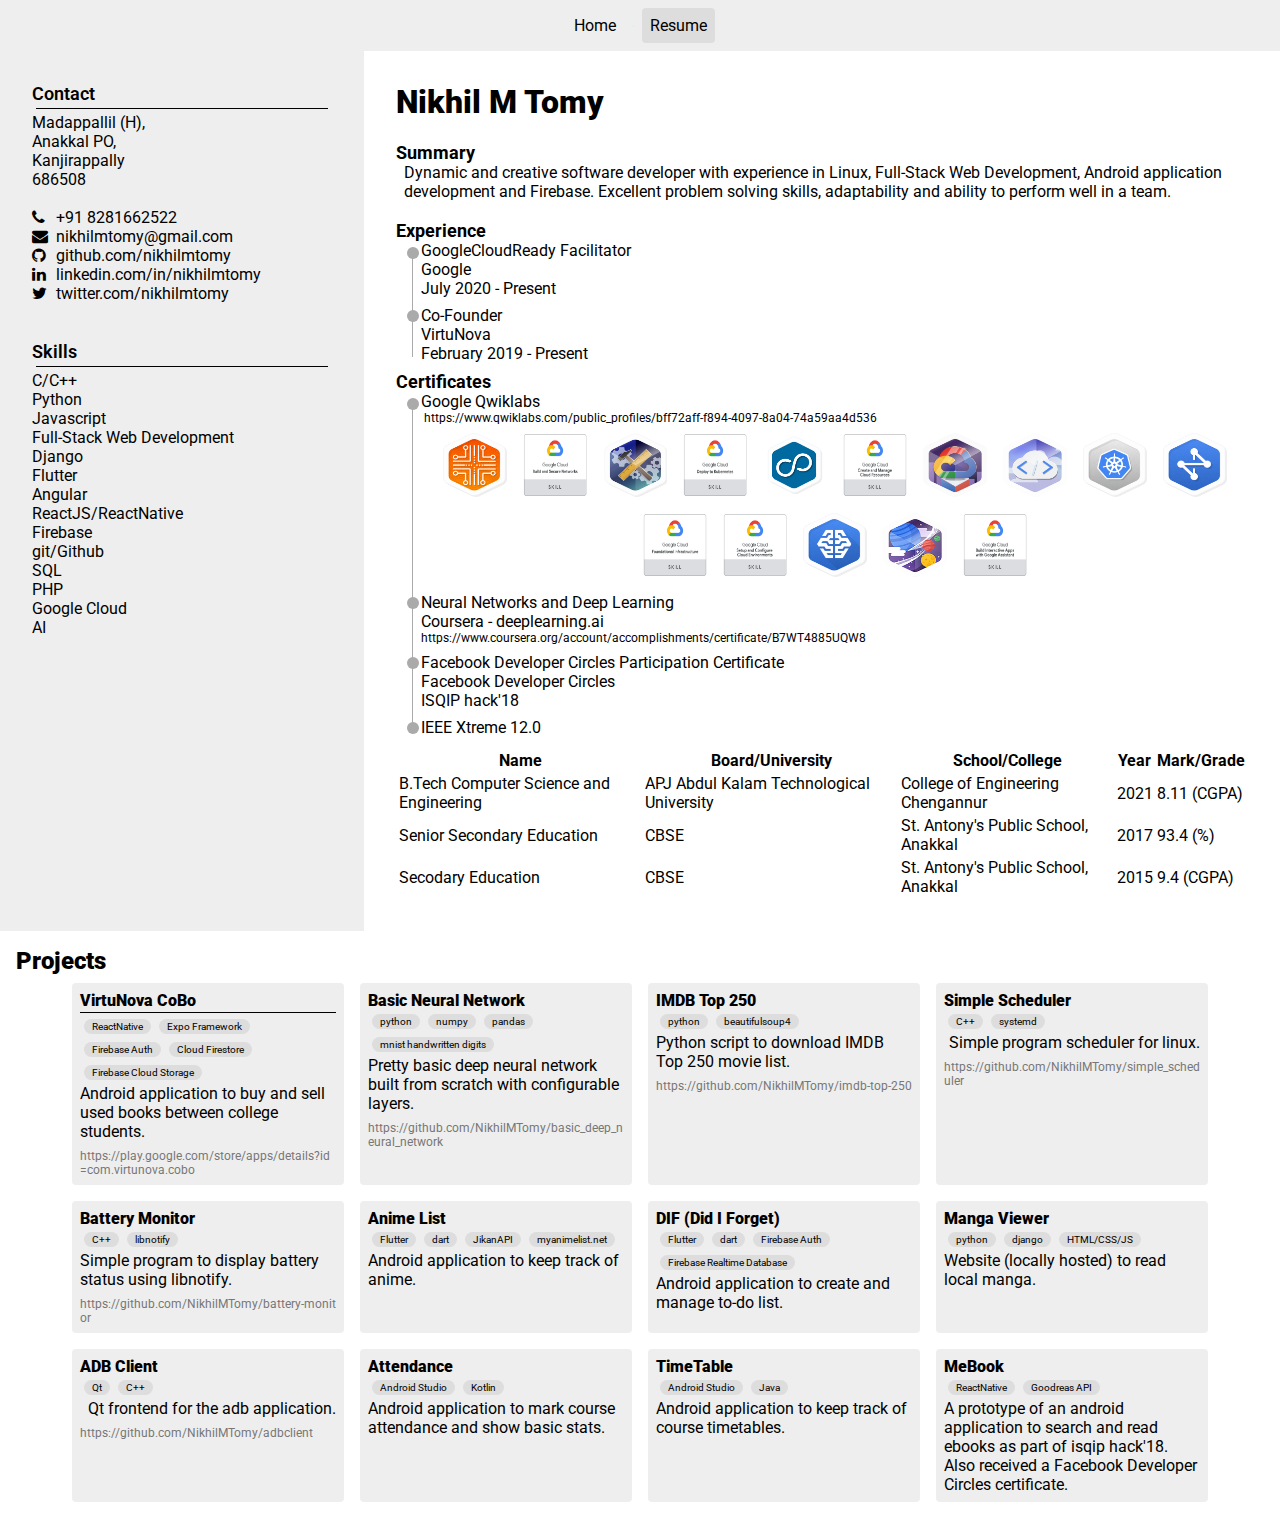
==== commit 348d2edc: "added qwiklab certificates and educational qualification" ====
--- a/resume.html
+++ b/resume.html
@@ -3,10 +3,10 @@
 	<head>
 		<meta charset="utf-8">
 		<meta name="viewport" content="width=device-width, initial-scale=1">
+		<link href="https://fonts.googleapis.com/css2?family=Roboto:wght@100;400;700&display=swap" rel="stylesheet">
 		<link rel="stylesheet" href="/css/font-awesome.min.css">
 		<link rel="stylesheet" href="css/base.css">
 		<link rel="stylesheet" href="css/resume.css">
-		<link href="https://fonts.googleapis.com/css2?family=Roboto+Mono:wght@100;400;700&display=swap" rel="stylesheet">
 		<title>Nikhil M Tomy</title>
 	</head>
 	<body>
@@ -146,6 +146,9 @@
 								<img src="img/certificates/networking_in_the_google_cloud.png" alt="Networking in the Google Cloud.png"/>
 								<img src="img/certificates/perform_foundational_infrastructure_tasks_in_google_cloud.png" alt="Perform Foundational Infrastructure Tasks in Google Cloud.png"/>
 								<img src="img/certificates/set_up_and_configure_a_cloud_environment_in_google_cloud.png" alt="Set up and Configure a Cloud Environment in Google Cloud.png"/>
+								<img src="img/certificates/machine_learning_apis.png" alt="Machine Learning APIs"/>
+								<img src="img/certificates/ok_google_build_interactive_apps_with_google_assistant.png" alt="OK Google: Build Interactive Apps with Google Assistant"/>
+								<img src="img/certificates/build_interactive_apps_with_google_assistant.png" alt="Build Interactive Apps with Google Assistant"/>
 							</div>
 						</div>
 					</div>
@@ -164,9 +167,52 @@
 							<div class="marker"></div>
 						</div>
 						<div class="content-item">
+							<div>Facebook Developer Circles Participation Certificate</div>
+							<div>Facebook Developer Circles</div>
+							<div>ISQIP hack'18</div>
+						</div>
+					</div>
+					<div class="content">
+						<div class="content-marker">
+							<div class="marker"></div>
+						</div>
+						<div class="content-item">
 							<div>IEEE Xtreme 12.0</div>
 						</div>
 					</div>
+				</div>
+
+				<div id="education">
+					<table>
+						<tr>
+							<th>Name</th>
+							<th>Board/University</th>
+							<th>School/College</th>
+							<th>Year</th>
+							<th>Mark/Grade</th>
+						</tr>
+						<tr>
+							<td>B.Tech Computer Science and Engineering</td>
+							<td>APJ Abdul Kalam Technological University</td>
+							<td>College of Engineering Chengannur</td>
+							<td>2021</td>
+							<td>8.11 (CGPA)</td>
+						</tr>
+						<tr>
+							<td>Senior Secondary Education</td>
+							<td>CBSE</td>
+							<td>St. Antony's Public School, Anakkal</td>
+							<td>2017</td>
+							<td>93.4 (%)</td>
+						</tr>
+						<tr>
+							<td>Secodary Education</td>
+							<td>CBSE</td>
+							<td>St. Antony's Public School, Anakkal</td>
+							<td>2015</td>
+							<td>9.4 (CGPA)</td>
+						</tr>
+					</table>
 				</div>
 			</div>
 		</div>
@@ -177,6 +223,7 @@
 					<div class="name">
 						VirtuNova CoBo
 					</div>
+					<div class="divider"></div>
 					<div class="tags">
 						<div class="tag">
 							ReactNative
@@ -389,6 +436,22 @@
 					</div>
 					<div class="description">
 						Android application to keep track of course timetables.
+					</div>
+				</div>
+				<div class="project">
+					<div class="name">
+						MeBook
+					</div>
+					<div class="tags">
+						<div class="tag">
+							ReactNative
+						</div>
+						<div class="tag">
+							Goodreas API
+						</div>
+					</div>
+					<div class="description">
+						A prototype of an android application to search and read ebooks as part of isqip hack'18. Also received a Facebook Developer Circles certificate.
 					</div>
 				</div>
 			</div>
--- a/css/base.css
+++ b/css/base.css
@@ -9,7 +9,7 @@
 
 	margin: 0px;
 	color: #000;
-	font-family: 'Roboto Mono', monospace;
+	font-family: 'Roboto', sans-serif;
 	text-size-adjust: none;
 	-webkit-text-size-adjust: none;
 	-moz-text-size-adjust: none;
--- a/css/resume.css
+++ b/css/resume.css
@@ -13,6 +13,7 @@
 h1 {
 	font-size: 32px;
 	font-weight: 900;
+	margin-block-start: 0;
 }
 div.left-panel {
 	display: flex;
@@ -147,6 +148,11 @@
 div.project div.separator {
 	height: 8px;
 }
+div.project div.divider {
+	height: 1px;
+	background-color: #000;
+	margin: 2px 0px;
+}
 div.project a.link {
 	text-decoration: none;
 	color: #777;
@@ -171,19 +177,22 @@
 }
 
 @media print {
+	div#education {
+		display: none;
+	}
 	div.nav {
 		display: none;
 	}
 	div.left-panel {
 		font-size: 14px !important;
 		min-width: 0px !important;
-		max-width: 6cm !important;
+		max-width: 5.5cm !important;
 		height: 28cm !important;
 	}
 	div.right-panel {
 		flex: 1 !important;
 		min-width: 0px !important;
-		max-width: 12cm !important;
+		max-width: 15.5cm !important;
 		height: 28cm !important;
 	}
 }
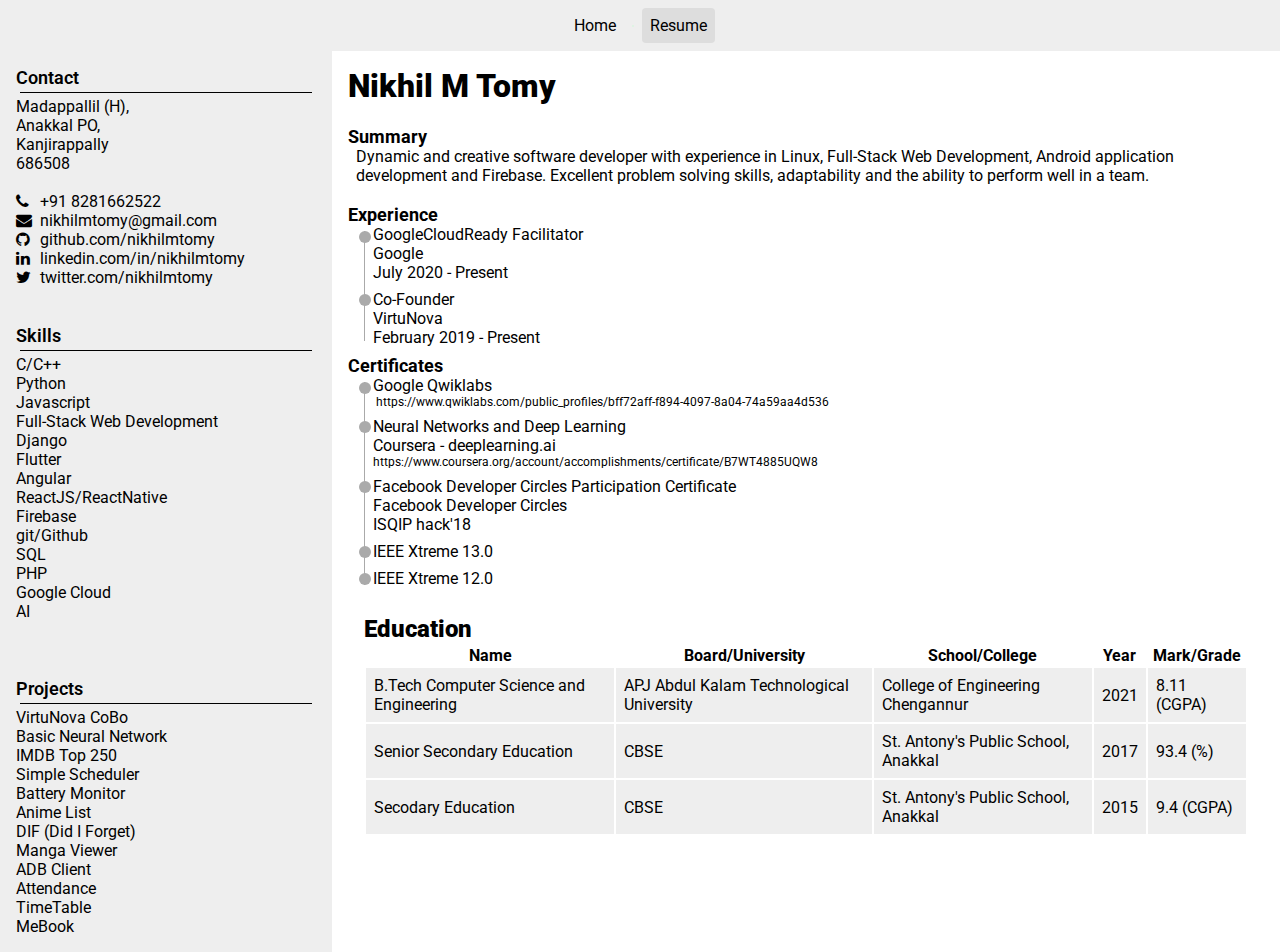
==== commit 63c532df: "changed to single page" ====
--- a/resume.html
+++ b/resume.html
@@ -87,6 +87,22 @@
 					<br/>
 				</div>
 				<br/><br/>
+				<div class="title">Projects</div>
+				<div class="horizontal-line"></div>
+				<div class="content">
+					<div>VirtuNova CoBo</div>
+					<div>Basic Neural Network</div>
+					<div>IMDB Top 250</div>
+					<div>Simple Scheduler</div>
+					<div>Battery Monitor</div>
+					<div>Anime List</div>
+					<div>DIF (Did I Forget)</div>
+					<div>Manga Viewer</div>
+					<div>ADB Client</div>
+					<div>Attendance</div>
+					<div>TimeTable</div>
+					<div>MeBook</div>
+				</div>
 			</div>
 			<div class="right-panel">
 				<h1>Nikhil M Tomy</h1>
@@ -94,7 +110,7 @@
 					Summary
 				</div>
 				<div class="contents">
-					Dynamic and creative software developer with experience in Linux, Full-Stack Web Development, Android application development and Firebase. Excellent problem solving skills, adaptability and ability to perform well in a team.
+					Dynamic and creative software developer with experience in Linux, Full-Stack Web Development, Android application development and Firebase. Excellent problem solving skills, adaptability and the ability to perform well in a team.
 				</div>
 				<br/>
 				<div class="title">
@@ -133,7 +149,7 @@
 						<div class="content-item">
 							<div>Google Qwiklabs</div>
 							<a class="link text-small" href="https://www.qwiklabs.com/public_profiles/bff72aff-f894-4097-8a04-74a59aa4d536">&nbsp;https://www.qwiklabs.com/public_profiles/bff72aff-f894-4097-8a04-74a59aa4d536</a>
-							<div class="qwiklab-certificates">
+							<!-- <div class="qwiklab-certificates">
 								<img src="img/certificates/baseline_infrastructure.png" alt="Baseline: Infrastructure.png"/>
 								<img src="img/certificates/build_and_secure_networks_in_google_cloud.png" alt="Build and Secure Networks in Google Cloud.png"/>
 								<img src="img/certificates/cloud_engineering.png" alt="Cloud Engineering.png"/>
@@ -149,7 +165,7 @@
 								<img src="img/certificates/machine_learning_apis.png" alt="Machine Learning APIs"/>
 								<img src="img/certificates/ok_google_build_interactive_apps_with_google_assistant.png" alt="OK Google: Build Interactive Apps with Google Assistant"/>
 								<img src="img/certificates/build_interactive_apps_with_google_assistant.png" alt="Build Interactive Apps with Google Assistant"/>
-							</div>
+							</div> -->
 						</div>
 					</div>
 					<div class="content">
@@ -177,12 +193,20 @@
 							<div class="marker"></div>
 						</div>
 						<div class="content-item">
+							<div>IEEE Xtreme 13.0</div>
+						</div>
+					</div>
+					<div class="content">
+						<div class="content-marker">
+							<div class="marker"></div>
+						</div>
+						<div class="content-item">
 							<div>IEEE Xtreme 12.0</div>
 						</div>
 					</div>
 				</div>
-
 				<div id="education">
+					<div class="title">Education</div>
 					<table>
 						<tr>
 							<th>Name</th>
@@ -216,6 +240,8 @@
 				</div>
 			</div>
 		</div>
+
+		<!-- <div style="page-break-after: always;"></div>
 		<div id="projects">
 			<div class="title">Projects</div>
 			<div class="content">
@@ -223,7 +249,6 @@
 					<div class="name">
 						VirtuNova CoBo
 					</div>
-					<div class="divider"></div>
 					<div class="tags">
 						<div class="tag">
 							ReactNative
@@ -455,6 +480,6 @@
 					</div>
 				</div>
 			</div>
-		</div>
+		</div> -->
 	</body>
 </html>--- a/css/resume.css
+++ b/css/resume.css
@@ -21,7 +21,7 @@
 	flex-direction: column;
 	flex: 0 0 300px;
 	flex-wrap: wrap;
-	padding: 32px;
+	padding: 16px;
 	color: #000;
 }
 div.left-panel > div.title {
@@ -40,7 +40,7 @@
 	flex: 1;
 	color: black;
 	background-color: #fff;
-	padding: 32px;
+	padding: 16px;
 }
 div.right-panel > div.title {
 	font-size: 18px;
@@ -109,6 +109,24 @@
 	height: 64px;
 }
 
+div#education {
+	display: flex;
+	flex-direction: column;
+	justify-content: flex-start;
+	align-items: flex-start;
+	padding: 16px;
+	background-color: #fff;
+}
+div#education > table td {
+	background-color: #eee;
+	padding: 8px;
+}
+div#education div.title {
+	color: #000;
+	font-size: 24px;
+	font-weight: 900;
+}
+
 div#projects {
 	display: flex;
 	flex-direction: column;
@@ -177,9 +195,6 @@
 }
 
 @media print {
-	div#education {
-		display: none;
-	}
 	div.nav {
 		display: none;
 	}
@@ -187,7 +202,7 @@
 		font-size: 14px !important;
 		min-width: 0px !important;
 		max-width: 5.5cm !important;
-		height: 28cm !important;
+		height: 28.8cm !important;
 	}
 	div.right-panel {
 		flex: 1 !important;
